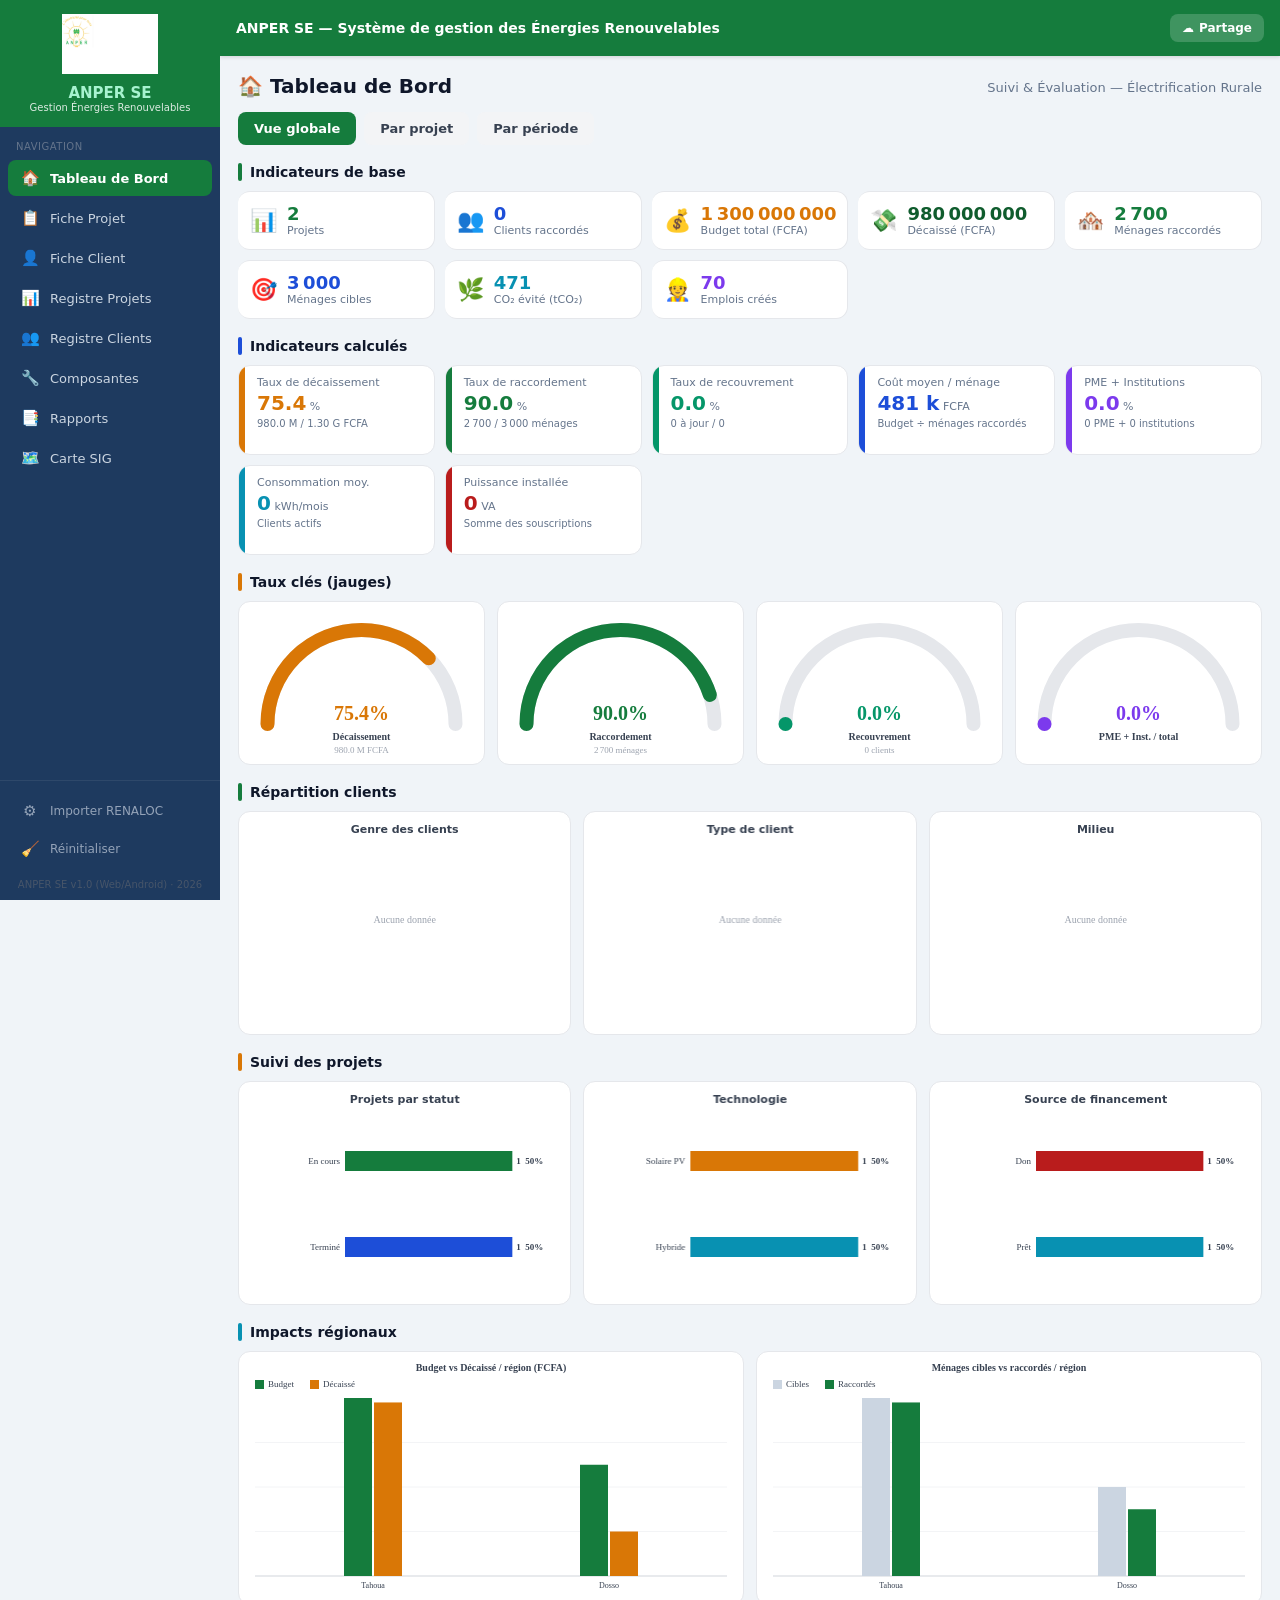
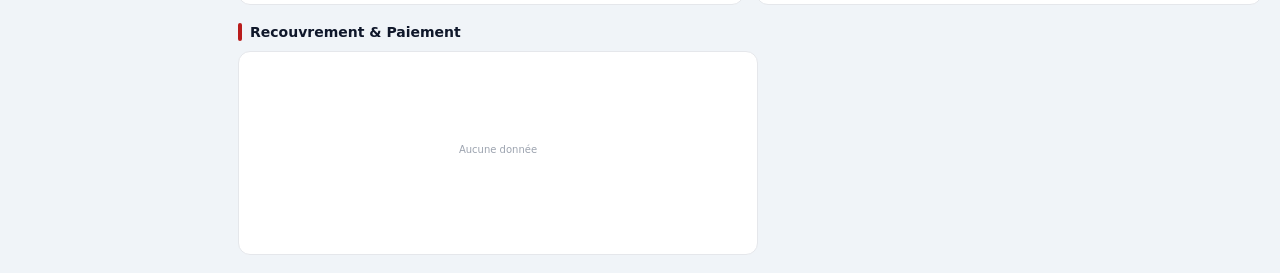
==== index.html @ 8bb2afe6 "Publication ANPER SE Web (PWA)" ====
<!doctype html>
<html lang="fr">
<head>
  <meta charset="utf-8">
  <meta name="viewport" content="width=device-width, initial-scale=1, viewport-fit=cover">
  <meta name="theme-color" content="#1E3A5F">
  <title>ANPER SE — Suivi & Évaluation</title>
  <link rel="manifest" href="manifest.webmanifest">
  <link rel="icon" href="icons/logo.png">
  <link rel="apple-touch-icon" href="icons/icon-192.png">
  <link rel="stylesheet" href="css/styles.css">
</head>
<body>
  <div id="scrim"></div>
  <aside id="sidebar"></aside>
  <div class="main">
    <header class="topbar">
      <button id="menu-btn" class="menu-btn" aria-label="Menu">☰</button>
      <div class="topbar-title">ANPER SE — Système de gestion des Énergies Renouvelables</div>
      <button id="cloud-btn" class="btn btn-install" title="Partage OneDrive">☁️ <span id="cloud-state">Hors-ligne</span></button>
      <button id="install-btn" class="btn btn-install" style="display:none">⬇ Installer l'app</button>
    </header>
    <main id="content" class="content"></main>
  </div>

  <script src="js/data.js"></script>
  <script src="js/ui.js"></script>
  <script src="js/db.js"></script>
  <script src="js/charts.js"></script>
  <script src="js/pages.js"></script>
  <script src="js/pages2.js"></script>
  <script src="js/sync.js"></script>
  <script src="js/app.js"></script>
</body>
</html>
---- css/styles.css ----
/* ANPER SE — feuille de style (web + Android PWA). */
:root{
  --primary:#157C3D; --primary-d:#0F5C2D; --info:#1D4ED8; --warning:#D97706; --danger:#B91C1C;
  --sidebar:#1E3A5F; --bg:#F0F4F8; --card:#FFFFFF; --text:#0F172A; --muted:#64748B;
  --gray100:#F3F4F6; --gray300:#D1D5DB; --line:#E5E7EB;
  --side-w:220px; --top-h:56px;
}
*{box-sizing:border-box}
html,body{margin:0;height:100%}
body{font-family:"Segoe UI",system-ui,-apple-system,Roboto,Arial,sans-serif;background:var(--bg);color:var(--text);
  -webkit-tap-highlight-color:transparent;}

/* ── Layout ─────────────────────────────────────────────────────────────────── */
#sidebar{position:fixed;top:0;left:0;width:var(--side-w);height:100%;background:var(--sidebar);
  color:#cbd5e1;display:flex;flex-direction:column;z-index:40;overflow-y:auto;}
.main{margin-left:var(--side-w);min-height:100%;display:flex;flex-direction:column;}
.topbar{position:sticky;top:0;height:var(--top-h);background:var(--primary);color:#fff;display:flex;align-items:center;
  gap:12px;padding:0 16px;z-index:30;box-shadow:0 1px 4px rgba(0,0,0,.15);}
.topbar-title{font-weight:600;font-size:14px;overflow:hidden;text-overflow:ellipsis;white-space:nowrap;flex:1}
.menu-btn{display:none;background:transparent;border:0;color:#fff;font-size:22px;cursor:pointer;padding:4px 8px}
.content{flex:1;padding:18px;max-width:1400px;width:100%}
#scrim{display:none;position:fixed;inset:0;background:rgba(0,0,0,.45);z-index:35}
#scrim.show{display:block}

/* ── Sidebar ────────────────────────────────────────────────────────────────── */
.brand{background:var(--primary);padding:14px 10px;text-align:center}
.brand-logo{width:96px;height:auto;max-height:64px;object-fit:contain;margin-bottom:6px}
.brand-name{color:#A7F3D0;font-weight:700;font-size:15px}
.brand-sub{color:#fff;font-size:10px;opacity:.85}
.nav-label{font-size:10px;color:#64748B;padding:14px 16px 6px;letter-spacing:.05em}
.nav-btn{display:flex;align-items:center;gap:10px;width:calc(100% - 16px);margin:2px 8px;padding:9px 12px;border:0;border-radius:8px;
  background:transparent;color:#cbd5e1;font-size:13px;text-align:left;cursor:pointer;font-family:inherit}
.nav-btn:hover{background:#1E293B}
.nav-btn.active{background:var(--primary);color:#fff;font-weight:600}
.nav-btn.small{font-size:12px;color:#94A3B8}
.nav-ico{font-size:15px;width:20px;text-align:center}
.nav-tools{margin-top:auto;padding-top:10px;border-top:1px solid rgba(255,255,255,.07)}
.version{font-size:10px;color:#475569;text-align:center;padding:10px}

/* ── Boutons ────────────────────────────────────────────────────────────────── */
.btn{border:0;border-radius:8px;padding:9px 16px;font-size:13px;font-weight:600;cursor:pointer;font-family:inherit;
  display:inline-flex;align-items:center;gap:6px}
.btn-primary{background:var(--primary);color:#fff}
.btn-primary:hover{background:var(--primary-d)}
.btn-ghost{background:var(--gray100);color:var(--text)}
.btn-danger{background:var(--danger);color:#fff}
.btn-install{background:rgba(255,255,255,.18);color:#fff;font-size:12px;padding:7px 12px}
.ico-btn{background:transparent;border:0;font-size:15px;cursor:pointer;padding:3px 5px;border-radius:6px}
.ico-btn:hover{background:var(--gray100)}

/* ── En-têtes de page ───────────────────────────────────────────────────────── */
.page{animation:fade .2s ease}
@keyframes fade{from{opacity:0;transform:translateY(4px)}to{opacity:1;transform:none}}
.page-head{display:flex;align-items:center;justify-content:space-between;gap:12px;flex-wrap:wrap;margin-bottom:14px}
.page-head h1{font-size:20px;margin:0}
.page-head .sub,.sub{color:var(--muted);font-size:13px;margin:2px 0 0}
.muted{color:var(--muted);font-size:13px}

/* ── Onglets ────────────────────────────────────────────────────────────────── */
.tabs{display:flex;gap:8px;margin-bottom:16px;flex-wrap:wrap}
.tab{background:var(--gray100);color:#374151;border:0;border-radius:8px;padding:9px 16px;font-size:13px;font-weight:600;cursor:pointer;font-family:inherit}
.tab.active{background:var(--primary);color:#fff}

/* ── Sections / cartes ──────────────────────────────────────────────────────── */
.sec-title{display:flex;align-items:center;gap:8px;font-weight:700;font-size:14px;margin:18px 0 10px}
.sec-bar{width:4px;height:18px;border-radius:2px;background:var(--primary)}
.card-info{background:var(--card);border:1px solid var(--line);border-radius:10px;padding:14px 16px;margin-bottom:12px}
.card-info h3{margin:0 0 4px}

.grid-stats{display:grid;grid-template-columns:repeat(auto-fill,minmax(170px,1fr));gap:10px}
.stat{background:var(--card);border:1px solid var(--line);border-radius:12px;padding:12px;display:flex;gap:10px;align-items:center;
  border-left:5px solid var(--c)}
.stat-ico{font-size:22px}
.stat-val{font-size:18px;font-weight:700;line-height:1.1}
.stat-lbl{font-size:11px;color:var(--muted)}

.grid-kpi{display:grid;grid-template-columns:repeat(auto-fill,minmax(195px,1fr));gap:10px}
.kpi{background:var(--card);border:1px solid var(--line);border-radius:12px;display:flex;overflow:hidden;min-height:90px}
.kpi-strip{width:6px;flex:none}
.kpi-body{padding:10px 12px}
.kpi-lbl{font-size:11px;color:var(--muted)}
.kpi-val{font-size:20px;font-weight:700;margin-top:2px}
.kpi-unit{font-size:11px;color:var(--muted);font-weight:400}
.kpi-sub{font-size:10px;color:var(--muted);margin-top:3px}

.grid-1{display:grid;grid-template-columns:minmax(0,520px);gap:12px}
.grid-2{display:grid;grid-template-columns:repeat(2,minmax(0,1fr));gap:12px}
.grid-3{display:grid;grid-template-columns:repeat(3,minmax(0,1fr));gap:12px}
.grid-4{display:grid;grid-template-columns:repeat(4,minmax(0,1fr));gap:12px}
.panel{background:var(--card);border:1px solid var(--line);border-radius:12px;padding:6px}
.chart{width:100%;display:block}

/* ── Formulaires ────────────────────────────────────────────────────────────── */
.form-head{display:flex;align-items:center;justify-content:space-between;background:var(--sidebar);color:#fff;
  border-radius:10px;padding:12px 16px;margin-bottom:12px;flex-wrap:wrap;gap:8px}
.form-head h1{font-size:17px;margin:0}
.id-badge{font-family:Consolas,monospace;font-size:12px;color:#A7F3D0}
.form-sec{background:#1E293B;color:#fff;border-radius:6px;padding:8px 14px;margin:12px 0 0;font-weight:600;font-size:13px}
.form-grid{background:var(--card);border:1px solid var(--gray100);border-radius:0 0 8px 8px;padding:14px;
  display:grid;grid-template-columns:repeat(auto-fill,minmax(220px,1fr));gap:12px}
.form-grid.one-col{grid-template-columns:1fr}
.field{display:flex;flex-direction:column;gap:4px;min-width:0}
.field-lbl{font-size:12px;color:#475569;font-weight:600}
.field-lbl .req{color:var(--danger)}
.field-in{border:1px solid var(--gray300);border-radius:8px;padding:8px 10px;font-size:13px;font-family:inherit;
  background:#fff;color:var(--text);width:100%}
.field-in:focus{outline:none;border-color:var(--primary);box-shadow:0 0 0 2px rgba(21,124,61,.15)}
textarea.field-in{resize:vertical}
.form-actions{display:flex;gap:8px;margin:16px 0;flex-wrap:wrap}

/* multi-select */
.ms-summary{border:1px solid var(--gray300);border-radius:8px;padding:8px 10px;font-size:13px;background:#fff;
  text-align:left;cursor:pointer;width:100%;color:#64748B;font-family:inherit;overflow:hidden;text-overflow:ellipsis;white-space:nowrap}
.ms-summary.has-val{color:var(--text);font-weight:600;border-color:var(--primary)}
.ms-panel{position:relative;z-index:5;border:1px solid var(--gray300);border-radius:8px;background:#fff;margin-top:4px;
  box-shadow:0 6px 20px rgba(0,0,0,.12)}
.ms-search{width:100%;border:0;border-bottom:1px solid var(--line);padding:8px 10px;font-size:13px;font-family:inherit;outline:none}
.ms-list{max-height:220px;overflow-y:auto;padding:4px}
.ms-opt{display:flex;align-items:center;gap:8px;padding:6px 8px;border-radius:6px;font-size:13px;cursor:pointer}
.ms-opt:hover{background:var(--gray100)}
.ms-empty{padding:10px;color:var(--muted);font-size:12px}

/* ── Tables ─────────────────────────────────────────────────────────────────── */
.toolbar{display:flex;gap:10px;flex-wrap:wrap;align-items:center;margin-bottom:12px}
.search{width:100%;max-width:480px;border:1px solid var(--gray300);border-radius:8px;padding:9px 12px;font-size:13px;font-family:inherit;margin-bottom:12px}
.table-wrap{overflow-x:auto;background:var(--card);border:1px solid var(--line);border-radius:12px}
.tbl{border-collapse:collapse;width:100%;font-size:13px;min-width:640px}
.tbl th{background:#F8FAFC;text-align:left;padding:10px 12px;font-size:11px;color:#475569;text-transform:uppercase;letter-spacing:.03em;border-bottom:1px solid var(--line);white-space:nowrap}
.tbl td{padding:9px 12px;border-bottom:1px solid var(--gray100)}
.tbl tr:hover td{background:#F8FAFC}
.row-actions{white-space:nowrap;text-align:right}
.chip{display:inline-block;padding:3px 9px;border-radius:999px;font-size:11px;font-weight:600;background:var(--gray100)}
.row-sel{display:flex;align-items:center;gap:10px;margin-bottom:14px;flex-wrap:wrap}

/* ── Rapports ───────────────────────────────────────────────────────────────── */
.grid-rep{display:grid;grid-template-columns:repeat(auto-fill,minmax(320px,1fr));gap:14px}
.rep-card{background:var(--card);border:1px solid var(--line);border-radius:12px;padding:16px;display:flex;gap:14px}
.rep-ico{font-size:30px}
.rep-card h3{margin:0 0 4px;font-size:15px}
.rep-btns{display:flex;gap:8px;margin-top:10px;flex-wrap:wrap}

.sig-map{width:100%;border-radius:8px;display:block}

/* ── Toasts / modale ────────────────────────────────────────────────────────── */
#toasts{position:fixed;bottom:18px;left:50%;transform:translateX(-50%);z-index:80;display:flex;flex-direction:column;gap:8px;align-items:center}
.toast{background:#0F172A;color:#fff;padding:10px 18px;border-radius:10px;font-size:13px;box-shadow:0 8px 24px rgba(0,0,0,.25);
  opacity:0;transform:translateY(10px);transition:.25s}
.toast.show{opacity:1;transform:none}
.toast-ok{background:#15803D}.toast-warn{background:#B45309}.toast-err{background:#B91C1C}.toast-info{background:#1E3A5F}
.overlay{position:fixed;inset:0;background:rgba(15,23,42,.5);z-index:60;display:flex;align-items:center;justify-content:center;padding:16px}
.modal{background:#fff;border-radius:14px;max-width:640px;width:100%;max-height:88vh;display:flex;flex-direction:column;box-shadow:0 20px 60px rgba(0,0,0,.3)}
.modal-head{display:flex;justify-content:space-between;align-items:center;padding:14px 18px;border-bottom:1px solid var(--line);font-weight:700}
.modal-x{background:transparent;border:0;font-size:18px;cursor:pointer;color:var(--muted)}
.modal-body{padding:16px 18px;overflow-y:auto}
.modal-foot{display:flex;justify-content:flex-end;gap:8px;padding:12px 18px;border-top:1px solid var(--line)}

/* ── Synchro OneDrive ───────────────────────────────────────────────────────── */
#cloud-btn{gap:5px}
#cloud-btn.cloud-on{background:rgba(255,255,255,.30)}
#cloud-btn.cloud-err{background:rgba(185,28,28,.55)}
.sync-modal{display:flex;flex-direction:column;gap:4px}
.sync-step{border-top:1px solid var(--line);padding:14px 0}
.sync-step:first-child{border-top:0;padding-top:0}
.sync-step h4{margin:0 0 6px;font-size:14px}
.sync-step .btn{margin-top:8px}
.sync-acc{font-size:13px;margin:4px 0 2px}
.sync-or{text-align:center;color:var(--muted);font-size:12px;margin:8px 0}
.sync-modal .field-in{width:100%}

/* ── Responsive (Android / mobile) ──────────────────────────────────────────── */
@media (max-width:860px){
  #sidebar{transform:translateX(-100%);transition:transform .25s ease}
  #sidebar.open{transform:none}
  .main{margin-left:0}
  .menu-btn{display:block}
  .grid-3,.grid-4{grid-template-columns:1fr}
  .grid-2{grid-template-columns:1fr}
  .content{padding:14px}
  .page-head h1{font-size:18px}
}
@media (max-width:560px){
  .grid-stats{grid-template-columns:repeat(auto-fill,minmax(150px,1fr))}
  .topbar-title{font-size:12px}
}
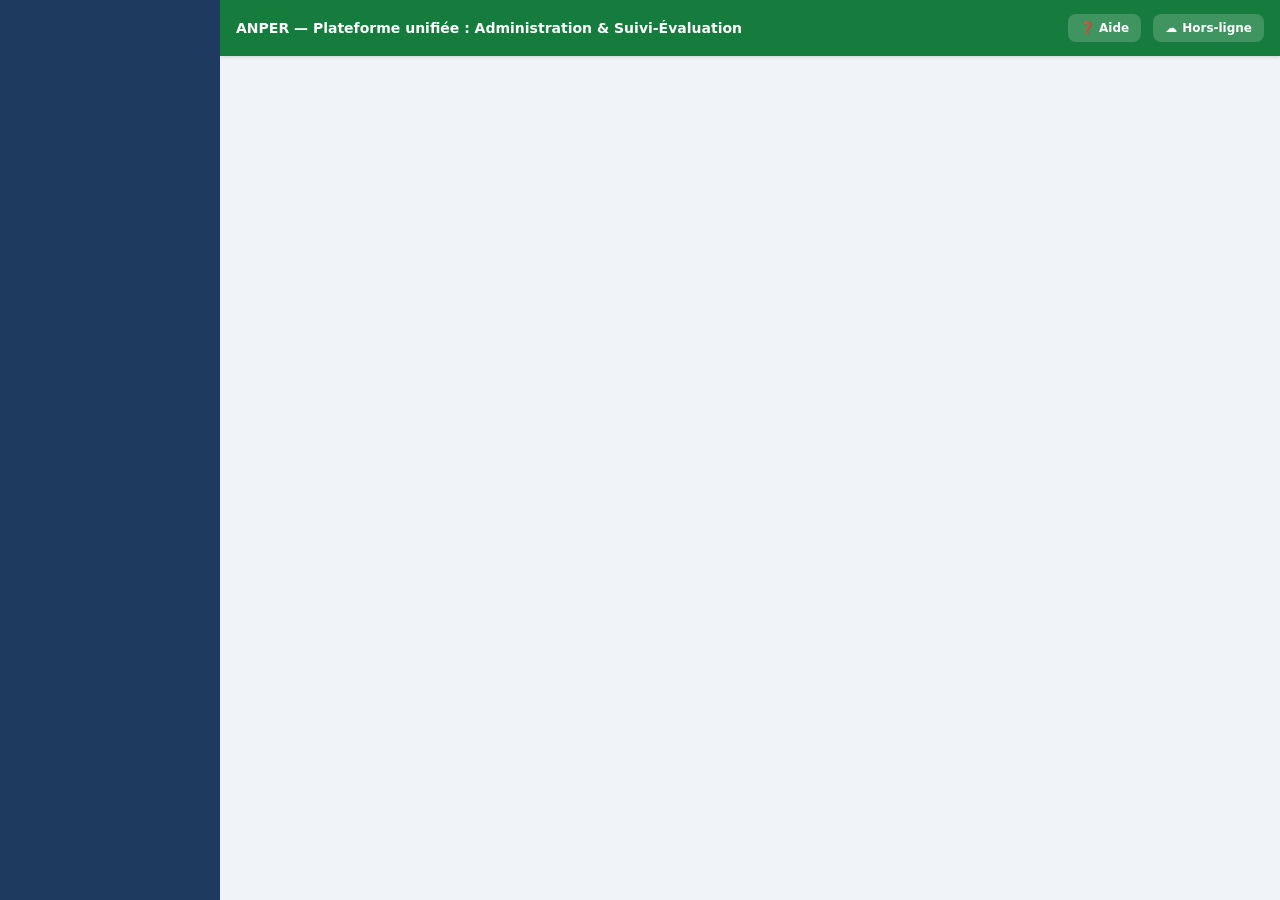
==== commit 84db4819: "Publication ANPER SE Web (PWA)" ====
--- a/index.html
+++ b/index.html
@@ -4,11 +4,13 @@
   <meta charset="utf-8">
   <meta name="viewport" content="width=device-width, initial-scale=1, viewport-fit=cover">
   <meta name="theme-color" content="#1E3A5F">
-  <title>ANPER SE — Suivi & Évaluation</title>
+  <title>ANPER — Plateforme unifiée (Administration & Suivi-Évaluation)</title>
   <link rel="manifest" href="manifest.webmanifest">
   <link rel="icon" href="icons/logo.png">
   <link rel="apple-touch-icon" href="icons/icon-192.png">
-  <link rel="stylesheet" href="css/styles.css">
+  <!-- ?v=96 : numero de version (a augmenter avec CACHE dans sw.js) pour que les navigateurs
+       rechargent les fichiers apres une mise a jour (le NAS n'envoie pas de consigne de cache) -->
+  <link rel="stylesheet" href="css/styles.css?v=96">
 </head>
 <body>
   <div id="scrim"></div>
@@ -16,20 +18,37 @@
   <div class="main">
     <header class="topbar">
       <button id="menu-btn" class="menu-btn" aria-label="Menu">☰</button>
-      <div class="topbar-title">ANPER SE — Système de gestion des Énergies Renouvelables</div>
+      <div class="topbar-title">ANPER — Plateforme unifiée : Administration & Suivi-Évaluation</div>
+      <button id="help-btn" class="btn btn-install" title="Aide / Didacticiel de cette page">❓ Aide</button>
       <button id="cloud-btn" class="btn btn-install" title="Partage OneDrive">☁️ <span id="cloud-state">Hors-ligne</span></button>
       <button id="install-btn" class="btn btn-install" style="display:none">⬇ Installer l'app</button>
     </header>
     <main id="content" class="content"></main>
   </div>
 
-  <script src="js/data.js"></script>
-  <script src="js/ui.js"></script>
-  <script src="js/db.js"></script>
-  <script src="js/charts.js"></script>
-  <script src="js/pages.js"></script>
-  <script src="js/pages2.js"></script>
-  <script src="js/sync.js"></script>
-  <script src="js/app.js"></script>
+  <script src="js/data.js?v=96"></script>
+  <script src="js/ui.js?v=96"></script>
+  <script src="js/db.js?v=96"></script>
+  <script src="js/charts.js?v=96"></script>
+  <script src="js/pages.js?v=96"></script>
+  <script src="js/pages2.js?v=96"></script>
+  <script src="js/admin.js?v=96"></script>
+  <script src="js/help.js?v=96"></script>
+  <script src="js/cloud.js?v=96"></script>
+  <script src="js/auth.js?v=96"></script>
+  <script src="js/chat.js?v=96"></script>
+  <script src="js/pointage.js?v=96"></script>
+  <script src="js/app.js?v=96"></script>
+  <script>
+    // Battement de coeur — UNIQUEMENT en local (lanceur Lancer_ANPER.bat) :
+    // permet a la fenetre du serveur local de se fermer quand on ferme l'onglet.
+    (function () {
+      var h = location.hostname;
+      if (['localhost', '127.0.0.1', '::1', '[::1]', ''].indexOf(h) === -1) return;
+      var ping = function () { fetch('/__ping?t=' + Date.now(), { cache: 'no-store' }).catch(function () {}); };
+      ping();
+      setInterval(ping, 3000);
+    })();
+  </script>
 </body>
 </html>
--- a/css/styles.css
+++ b/css/styles.css
@@ -26,8 +26,8 @@
 .brand{background:var(--primary);padding:14px 10px;text-align:center}
 .brand-logo{width:96px;height:auto;max-height:64px;object-fit:contain;margin-bottom:6px}
 .brand-name{color:#A7F3D0;font-weight:700;font-size:15px}
-.brand-sub{color:#fff;font-size:10px;opacity:.85}
-.nav-label{font-size:10px;color:#64748B;padding:14px 16px 6px;letter-spacing:.05em}
+.brand-sub{color:#DCE6F2;font-size:10px;opacity:.95}
+.nav-label{font-size:11px;color:#AEC1DA;font-weight:700;text-transform:uppercase;padding:14px 16px 6px;letter-spacing:.06em}
 .nav-btn{display:flex;align-items:center;gap:10px;width:calc(100% - 16px);margin:2px 8px;padding:9px 12px;border:0;border-radius:8px;
   background:transparent;color:#cbd5e1;font-size:13px;text-align:left;cursor:pointer;font-family:inherit}
 .nav-btn:hover{background:#1E293B}
@@ -35,7 +35,7 @@
 .nav-btn.small{font-size:12px;color:#94A3B8}
 .nav-ico{font-size:15px;width:20px;text-align:center}
 .nav-tools{margin-top:auto;padding-top:10px;border-top:1px solid rgba(255,255,255,.07)}
-.version{font-size:10px;color:#475569;text-align:center;padding:10px}
+.version{font-size:10px;color:#8497AE;text-align:center;padding:10px}
 
 /* ── Boutons ────────────────────────────────────────────────────────────────── */
 .btn{border:0;border-radius:8px;padding:9px 16px;font-size:13px;font-weight:600;cursor:pointer;font-family:inherit;
@@ -106,6 +106,7 @@
   background:#fff;color:var(--text);width:100%}
 .field-in:focus{outline:none;border-color:var(--primary);box-shadow:0 0 0 2px rgba(21,124,61,.15)}
 textarea.field-in{resize:vertical}
+.field-computed{background:var(--gray100);color:var(--muted);cursor:not-allowed}
 .form-actions{display:flex;gap:8px;margin:16px 0;flex-wrap:wrap}
 
 /* multi-select */
@@ -129,8 +130,37 @@
 .tbl td{padding:9px 12px;border-bottom:1px solid var(--gray100)}
 .tbl tr:hover td{background:#F8FAFC}
 .row-actions{white-space:nowrap;text-align:right}
+/* Colonnes 1-2 figées (Registre Projets) : ID puis Nom restent visibles au défilement horizontal */
+.tbl-freeze2 th:nth-child(-n+2),.tbl-freeze2 td:nth-child(-n+2){position:sticky;z-index:1;background:var(--card)}
+.tbl-freeze2 th:nth-child(-n+2){background:#F8FAFC;z-index:2}
+.tbl-freeze2 th:nth-child(1),.tbl-freeze2 td:nth-child(1){left:0;width:104px;min-width:104px;max-width:104px;white-space:nowrap}
+.tbl-freeze2 th:nth-child(2),.tbl-freeze2 td:nth-child(2){left:104px;min-width:240px;max-width:240px;box-shadow:inset -1px 0 0 var(--line)}
+.tbl-freeze2 tr:hover td:nth-child(-n+2){background:#F8FAFC}
+/* Tableau à hauteur d'écran : la barre de défilement horizontale reste visible en bas, l'en-tête reste en haut */
+.table-scroll{max-height:calc(100vh - 250px);overflow:auto}
+.table-scroll thead th{position:sticky;top:0;z-index:2}
+.table-scroll thead th:nth-child(-n+2){z-index:3}
+.table-scroll::-webkit-scrollbar{height:14px;width:12px}
+.table-scroll::-webkit-scrollbar-track{background:#EEF2F6;border-radius:8px}
+.table-scroll::-webkit-scrollbar-thumb{background:#94A3B8;border-radius:8px;border:3px solid #EEF2F6}
+.table-scroll::-webkit-scrollbar-thumb:hover{background:#64748B}
 .chip{display:inline-block;padding:3px 9px;border-radius:999px;font-size:11px;font-weight:600;background:var(--gray100)}
 .row-sel{display:flex;align-items:center;gap:10px;margin-bottom:14px;flex-wrap:wrap}
+
+/* ── Composantes & Activités : vue arborescente (C › A › SA) ─────────────────── */
+.comp-tree td{vertical-align:top}
+.comp-tree .comp-projhead td{background:#1E3A5F;color:#fff;font-weight:700;font-size:12.5px;letter-spacing:.02em;padding:8px 12px}
+.comp-tree tr:hover .comp-projhead td{background:#1E3A5F}
+.comp-tree .cl-C td{background:#EFF6FF;font-weight:700}
+.comp-tree .cl-C:hover td{background:#E0EDFF}
+.comp-tree .cl-A td{font-weight:600}
+.comp-tree .cl-A .comp-lib{color:#166534}
+.comp-tree .cl-SA .comp-lib{color:#475569}
+.comp-tree .comp-lib{border-left:2px solid transparent}
+.comp-tree .cl-C .comp-lib{border-left-color:#1D4ED8}
+.comp-tree .cl-A .comp-lib{border-left-color:#16A34A}
+.comp-tree .cl-SA .comp-lib{border-left-color:#E2E8F0}
+.comp-tree-b{color:#94A3B8;font-family:monospace;white-space:pre}
 
 /* ── Rapports ───────────────────────────────────────────────────────────────── */
 .grid-rep{display:grid;grid-template-columns:repeat(auto-fill,minmax(320px,1fr));gap:14px}
@@ -165,7 +195,8 @@
 .sync-step .btn{margin-top:8px}
 .sync-acc{font-size:13px;margin:4px 0 2px}
 .sync-or{text-align:center;color:var(--muted);font-size:12px;margin:8px 0}
-.sync-modal .field-in{width:100%}
+.sync-row{display:flex;gap:8px;margin-top:8px;flex-wrap:wrap}
+.sync-modal .field-in{width:100%;margin-top:6px}
 
 /* ── Responsive (Android / mobile) ──────────────────────────────────────────── */
 @media (max-width:860px){
@@ -182,3 +213,430 @@
   .grid-stats{grid-template-columns:repeat(auto-fill,minmax(150px,1fr))}
   .topbar-title{font-size:12px}
 }
+
+/* ===== Plateforme unifiée : login + domaine administratif ===== */
+body.pre-auth #sidebar, body.pre-auth .main { display:none !important; }
+#login{ position:fixed; inset:0; z-index:2000; display:flex; align-items:center; justify-content:center; padding:20px;
+  background:radial-gradient(1200px 600px at 70% -10%, #1E3A5F 0%, #0F172A 60%, #0A1020 100%); }
+.login-card{ width:100%; max-width:400px; background:#fff; border-radius:16px; box-shadow:0 24px 60px rgba(0,0,0,.35); overflow:hidden; }
+.login-head{ display:flex; align-items:center; gap:12px; padding:22px 24px; border-bottom:1px solid #EEF0F0; }
+.login-logo{ width:46px; height:46px; object-fit:contain; border-radius:8px; }
+.login-brand{ font-weight:800; font-size:20px; color:#0F172A; letter-spacing:.5px; }
+.login-sub{ font-size:11.5px; color:#64748B; }
+.login-body{ padding:20px 24px 26px; }
+.login-body h2{ font-size:15px; margin:0 0 14px; color:#0F172A; }
+.login-err{ color:#B91C1C; font-size:12.5px; margin-top:10px; min-height:16px; font-weight:600; }
+.btn-block{ width:100%; }
+.pw-wrap{ position:relative; }
+.pw-wrap .field-in{ width:100%; padding-right:40px; }
+.pw-eye{ position:absolute; right:6px; top:50%; transform:translateY(-50%); border:none; background:none; cursor:pointer; font-size:16px; line-height:1; padding:4px; }
+.req{ color:#B91C1C; }
+
+/* En-tête de page admin */
+.page-head{ display:flex; align-items:center; justify-content:space-between; gap:12px; margin-bottom:16px; flex-wrap:wrap; }
+.page-head h1{ margin:0; font-size:20px; color:#0F172A; }
+.page-crumb{ font-size:12.5px; color:#64748B; margin-top:2px; }
+
+/* Tableau admin */
+.adm-tablewrap{ background:#fff; border:1px solid #E5E9ED; border-radius:12px; overflow:auto; box-shadow:0 1px 2px rgba(15,23,42,.05); }
+.adm-table{ width:100%; border-collapse:collapse; font-size:13px; }
+.adm-table th{ text-align:left; padding:11px 14px; font-size:11px; text-transform:uppercase; letter-spacing:.4px; color:#64748B; background:#F8FAFB; border-bottom:1px solid #E5E9ED; white-space:nowrap; }
+.adm-table td{ padding:11px 14px; border-bottom:1px solid #F1F4F6; vertical-align:middle; color:#0F172A; }
+.adm-table tbody tr:last-child td{ border-bottom:none; }
+.adm-table tbody tr:hover{ background:#F8FAFB; }
+.adm-chip{ display:inline-block; padding:2px 9px; border-radius:20px; background:#E6F4EC; color:#157C3D; font-size:11.5px; font-weight:600; }
+.adm-empty{ padding:40px; text-align:center; color:#64748B; }
+.adm-actions{ display:flex; gap:6px; }
+.adm-ic{ border:none; background:#F1F4F6; border-radius:7px; width:30px; height:30px; cursor:pointer; font-size:14px; }
+.adm-ic:hover{ background:#E2E8F0; }
+.adm-ic.del:hover{ background:#FEE2E2; }
+.adm-form{ display:grid; grid-template-columns:1fr 1fr; gap:12px; }
+.adm-field{ display:flex; flex-direction:column; gap:4px; }
+.adm-field.full{ grid-column:1 / -1; }
+@media(max-width:600px){ .adm-form{ grid-template-columns:1fr; } }
+
+/* Pied : utilisateur connecté */
+.user-chip{ display:flex; align-items:center; gap:9px; padding:10px 12px; margin-top:8px; border-top:1px solid rgba(255,255,255,.08); }
+.user-av{ width:34px; height:34px; border-radius:8px; background:#157C3D; color:#fff; display:flex; align-items:center; justify-content:center; font-weight:700; flex:0 0 auto; }
+.user-meta{ min-width:0; flex:1; }
+.user-nm{ color:#fff; font-size:12.5px; font-weight:600; line-height:1.2; overflow:hidden; text-overflow:ellipsis; white-space:nowrap; }
+.user-rl{ color:#94A3B8; font-size:11px; }
+.user-ic{ border:none; background:rgba(255,255,255,.08); color:#cbd5e1; border-radius:7px; width:28px; height:28px; cursor:pointer; font-size:13px; flex:0 0 auto; }
+.user-ic:hover{ background:rgba(255,255,255,.18); color:#fff; }
+
+/* Tableau de bord RH (domaine admin) */
+.adm-kpis{ display:grid; grid-template-columns:repeat(auto-fit,minmax(150px,1fr)); gap:12px; margin-bottom:16px; }
+.adm-kpi{ background:#fff; border:1px solid #E5E9ED; border-radius:12px; padding:14px 16px; box-shadow:0 1px 2px rgba(15,23,42,.05); }
+.adm-kpi-v{ font-size:26px; font-weight:800; line-height:1; }
+.adm-kpi-l{ font-size:12.5px; color:#64748B; margin-top:5px; }
+.adm-kpi-s{ font-size:11.5px; color:#94A3B8; margin-top:4px; font-weight:600; }
+.adm-grid2{ display:grid; grid-template-columns:1fr 1fr; gap:14px; margin-bottom:14px; }
+@media(max-width:760px){ .adm-grid2{ grid-template-columns:1fr; } }
+.adm-grid3{ display:grid; grid-template-columns:1fr 1fr 1fr; gap:14px; margin-bottom:14px; }
+@media(max-width:980px){ .adm-grid3{ grid-template-columns:1fr 1fr; } }
+@media(max-width:600px){ .adm-grid3{ grid-template-columns:1fr; } }
+.adm-card{ background:#fff; border:1px solid #E5E9ED; border-radius:12px; box-shadow:0 1px 2px rgba(15,23,42,.05); }
+.adm-card-h{ padding:13px 16px; border-bottom:1px solid #F1F4F6; font-weight:700; font-size:14px; color:#0F172A; }
+.adm-card-b{ padding:14px 16px; }
+.adm-bar{ display:flex; align-items:center; gap:10px; margin-bottom:9px; }
+.adm-bar:last-child{ margin-bottom:0; }
+.adm-bar-nm{ width:140px; font-size:12px; color:#374151; text-align:right; flex:0 0 auto; }
+.adm-bar-tk{ flex:1; height:20px; background:#EEF2F4; border-radius:6px; overflow:hidden; }
+.adm-bar-fl{ height:100%; background:linear-gradient(90deg,#157C3D,#0F5C2D); border-radius:6px; min-width:2px; }
+.adm-bar-v{ width:30px; font-size:12px; font-weight:700; text-align:right; flex:0 0 auto; }
+.adm-li{ display:flex; align-items:flex-start; gap:10px; padding:9px 0; border-bottom:1px solid #F1F4F6; }
+.adm-li:last-child{ border-bottom:none; }
+.adm-dot{ width:9px; height:9px; border-radius:50%; margin-top:5px; flex:0 0 auto; }
+.adm-li-t{ font-size:13px; font-weight:600; color:#0F172A; }
+.adm-li-d{ font-size:12px; color:#64748B; }
+@media(max-width:760px){ .adm-bar-nm{ width:96px; } }
+
+/* Actes & décisions : document imprimable */
+.acte-overlay{ position:fixed; inset:0; z-index:1500; background:#e9edf1; display:flex; flex-direction:column; }
+.acte-bar{ background:#1E3A5F; padding:10px 14px; display:flex; gap:8px; }
+.acte-scroll{ flex:1; overflow:auto; padding:24px 12px 60px; display:flex; justify-content:center; align-items:flex-start; }
+#acte-print{ background:#fff; width:100%; max-width:760px; box-shadow:0 10px 40px rgba(0,0,0,.3); }
+.acte{ font-family:'Cambria','Times New Roman',Georgia,serif; color:#111; padding:48px 56px; font-size:15px; line-height:1.6; }
+.acte-org{ text-align:center; margin-bottom:6px; }
+.acte-l1{ font-weight:700; font-size:14px; letter-spacing:.4px; }
+.acte-l1b{ font-weight:700; font-size:14px; letter-spacing:.4px; margin-top:2px; }
+.acte-l2{ font-size:12.5px; color:#333; }
+.acte-logo{ height:70px; margin:8px auto 4px; display:block; }
+.acte-ref{ text-align:center; font-weight:700; text-decoration:underline; margin:22px 0 6px; }
+.acte-obj{ text-align:center; font-style:italic; margin-bottom:18px; }
+.acte-auth{ font-weight:700; margin:14px 0 8px; }
+.acte-visa{ list-style:none; margin:0 0 6px; padding:0; }
+.acte-visa li{ margin:3px 0; text-align:justify; }
+.acte-decide{ text-align:center; font-weight:700; letter-spacing:1px; margin:18px 0; }
+.acte-art{ text-align:justify; margin:10px 0; }
+.acte-sign{ margin-top:34px; display:flex; justify-content:space-between; align-items:flex-start; gap:20px; }
+.acte-sig{ text-align:center; min-width:210px; }
+.acte-line{ height:44px; }
+.acte-sig span{ font-size:11px; font-style:italic; color:#555; }
+.acte-signed{ height:44px; display:flex; align-items:center; justify-content:center; font-size:12px; font-weight:600; color:var(--primary); font-style:italic; }
+.acte-circ-t{ font-weight:700; margin:28px 0 6px; }
+.acte-circ{ width:100%; border-collapse:collapse; font-size:12.5px; }
+.acte-circ th,.acte-circ td{ border:1px solid #999; padding:7px 9px; text-align:left; }
+.acte-circ th{ background:#f0f0f0; font-size:11px; text-transform:uppercase; letter-spacing:.4px; }
+.acte-circ td:nth-child(3),.acte-circ td:nth-child(4){ height:30px; }
+.acte-amp{ margin-top:22px; font-size:12.5px; font-style:italic; color:#333; border-top:1px solid #ccc; padding-top:8px; }
+/* Patrimoine & Fiches d'inventaire */
+.adm-toolbar{ display:flex; flex-wrap:wrap; gap:10px; align-items:center; background:#fff; border:1px solid #E2E8F0; border-radius:10px; padding:12px 14px; margin-bottom:14px; }
+.adm-filterbar{ display:flex; gap:8px; align-items:center; margin-right:auto; }
+.adm-filterbar .field-lbl{ margin:0; white-space:nowrap; }
+.inv-summary{ margin-top:4px; }
+#acte-print.inv-doc{ max-width:1050px; }
+.inv-title{ text-align:center; font-weight:700; font-size:17px; letter-spacing:.6px; text-decoration:underline; margin:20px 0 4px; }
+.inv-sub{ text-align:center; font-weight:700; font-size:14px; margin-bottom:4px; }
+.inv-meta{ text-align:center; font-size:12.5px; color:#333; margin-bottom:16px; }
+.inv-h3{ font-size:13.5px; margin:20px 0 6px; color:#0F5C2D; border-bottom:2px solid #157C3D; padding-bottom:3px; }
+.inv-tbl{ width:100%; border-collapse:collapse; font-size:12px; margin-bottom:6px; }
+.inv-tbl th,.inv-tbl td{ border:1px solid #999; padding:5px 7px; text-align:left; vertical-align:top; }
+.inv-tbl th{ background:#f0f0f0; font-size:10.5px; text-transform:uppercase; letter-spacing:.3px; }
+.inv-tbl tr.inv-tot td{ background:#f6faf7; }
+.inv-empty{ text-align:center; font-style:italic; color:#555; margin:30px 0; }
+.inv-sign{ margin-top:34px; display:flex; justify-content:space-between; gap:30px; font-size:12.5px; text-align:center; }
+.saisie-tbl td{ height:26px; }
+.inv-legend{ font-size:11px; color:#444; margin:10px 0 4px; }
+.frl-tbl{ width:100%; border-collapse:collapse; font-size:12.5px; margin-top:8px; }
+.frl-tbl td{ border:1px solid #999; padding:6px 10px; vertical-align:top; }
+.frl-l{ width:40%; background:#f6f8fa; font-weight:600; }
+.frl-sect{ background:#1E3A5F; color:#fff; font-weight:700; font-size:11.5px; text-transform:uppercase; letter-spacing:.4px; }
+.frl-obs{ height:64px; }
+.frl-blank{ display:inline-block; min-width:180px; border-bottom:1px dotted #888; height:14px; }
+@media print {
+  body * { visibility:hidden !important; }
+  #acte-overlay, #acte-overlay * { visibility:visible !important; }
+  #acte-overlay{ position:absolute; inset:0; background:#fff; }
+  .acte-bar, .no-print{ display:none !important; }
+  .acte-scroll{ padding:0 !important; overflow:visible !important; display:block !important; }
+  #acte-print{ box-shadow:none !important; max-width:100% !important; width:100% !important; }
+  .acte{ padding:0 !important; }
+  .acte-logo,.acte-circ th,.inv-tbl th,.inv-tbl tr.inv-tot td,.frl-sect,.frl-l{ -webkit-print-color-adjust:exact; print-color-adjust:exact; }
+  @page{ margin:2cm; }
+}
+
+/* Circuit de visa éditable (modale) */
+.btn-sm{ padding:5px 10px !important; font-size:12.5px !important; }
+.circ-body{ display:flex; flex-direction:column; gap:10px; }
+.circ-step{ border:1px solid #E5E9ED; border-left:3px solid #9CA3AF; border-radius:9px; padding:11px 12px; background:#fff; }
+.circ-step.done{ border-left-color:#157C3D; background:#F6FBF7; }
+.circ-h{ display:flex; align-items:center; gap:8px; margin-bottom:8px; }
+.circ-n{ width:22px; height:22px; border-radius:50%; background:#1E3A5F; color:#fff; font-size:12px; font-weight:700; display:flex; align-items:center; justify-content:center; flex:0 0 auto; }
+.circ-h b{ font-size:13.5px; }
+.circ-act{ margin-left:auto; font-size:11.5px; font-weight:700; color:#1D4ED8; background:#DBEAFE; padding:2px 9px; border-radius:20px; }
+.circ-ctrl{ display:grid; grid-template-columns:1fr 150px; gap:7px; margin-bottom:8px; }
+.circ-ctrl .field-in{ width:100%; }
+.circ-dest{ border:1px dashed #CBD5E1; border-radius:8px; padding:8px 10px; margin-bottom:8px; background:#F8FAFC; }
+.circ-dest-t{ font-size:12.5px; font-weight:600; color:#374151; margin-bottom:4px; }
+.circ-meta{ font-size:12px; color:#64748B; margin-bottom:8px; }
+.circ-step.done .circ-meta{ color:#157C3D; font-weight:600; }
+.circ-actions{ display:flex; gap:6px; flex-wrap:wrap; align-items:center; }
+.circ-foot{ display:flex; gap:8px; flex-wrap:wrap; padding-top:4px; }
+@media(max-width:560px){ .circ-ctrl{ grid-template-columns:1fr; } }
+
+/* Pièces jointes & photos (modules Archives / Assurés) */
+.adm-filechip{ display:inline-flex; align-items:center; gap:5px; padding:4px 9px; border:1px solid #CBD5E1; border-radius:7px; background:#fff; color:#1E3A5F; font-size:12px; font-weight:600; cursor:pointer; max-width:220px; }
+.adm-filechip:hover{ background:#EFF6FF; border-color:#1D4ED8; }
+.adm-filechip span{ overflow:hidden; text-overflow:ellipsis; white-space:nowrap; }
+.adm-thumb{ width:38px; height:46px; object-fit:cover; border-radius:5px; border:1px solid #E5E9ED; background:#EEF2F4; display:block; }
+.adm-noimg{ color:#9CA3AF; }
+.adm-hint{ font-size:11.5px; color:#64748B; margin-top:5px; }
+
+/* Ayants droit (sous-fiches des assurés) */
+.ay-wrap{ display:flex; flex-direction:column; gap:8px; }
+.ay-rows{ display:flex; flex-direction:column; gap:8px; }
+.ay-row{ display:flex; gap:10px; align-items:flex-start; border:1px solid #E5E9ED; border-radius:9px; padding:10px; background:#fff; }
+.ay-photo{ width:52px; height:64px; border:1px solid #E5E9ED; border-radius:6px; overflow:hidden; background:#EEF2F4; flex:0 0 auto; display:flex; align-items:center; justify-content:center; }
+.ay-photo img{ width:100%; height:100%; object-fit:cover; }
+.ay-noimg{ font-size:9px; color:#9CA3AF; }
+.ay-fields{ flex:1; display:grid; grid-template-columns:1fr 1fr; gap:6px; min-width:0; }
+.ay-file{ font-size:11px; grid-column:1/-1; }
+@media(max-width:560px){ .ay-fields{ grid-template-columns:1fr; } }
+
+/* Gestion des utilisateurs — périmètre */
+.perm-box{ max-height:200px; overflow:auto; border:1px solid #E5E9ED; border-radius:8px; padding:8px; margin-top:4px; }
+.perm-item{ display:flex; align-items:center; gap:8px; padding:5px 6px; font-size:13px; border-radius:6px; cursor:pointer; }
+.perm-item:hover{ background:#F1F4F6; }
+.perm-item input{ width:16px; height:16px; flex:0 0 auto; }
+
+/* En-tête officiel à deux colonnes + fiche de transmission */
+.acte-lh{ display:flex !important; flex-direction:row !important; flex-wrap:nowrap; justify-content:space-between; gap:16px; align-items:flex-start; }
+.acte-lh-l{ text-align:center; flex:0 0 40%; }
+.acte-lh-r{ text-align:center; flex:1 1 auto; min-width:0; }
+.acte-lh-l .acte-logo{ max-width:100%; height:64px; }
+.acte-hr{ border:0; border-top:1.5px solid #333; margin:8px 0 16px; }
+.ft-grid{ display:flex; gap:12px; align-items:flex-start; margin-top:10px; }
+.ft-col{ flex:1; }
+.ft-tbl{ width:100%; border-collapse:collapse; font-size:11.5px; }
+.ft-tbl th,.ft-tbl td{ border:1px solid #666; padding:3px 6px; }
+.ft-tbl th{ background:#ececec; }
+.ft-chk{ text-align:center; width:40px; }
+.ft-urg{ display:flex; gap:20px; margin:14px 0; align-items:center; font-weight:700; }
+.ft-box{ display:inline-block; width:50px; height:20px; border:1px solid #333; vertical-align:middle; margin-left:6px; }
+
+/* ── Carte SIG (Leaflet) ───────────────────────────────────────────────── */
+.page-head .sig-count{ margin-left:10px; font-size:13px; color:#475569; font-weight:600; }
+.sig-wrap{ display:flex; gap:14px; align-items:stretch; }
+.sig-side{ width:290px; flex:0 0 290px; padding:14px; }
+.sig-side h3{ font-size:15px; color:#0F172A; }
+.sig-side .field{ margin-bottom:10px; }
+.sig-side .field label{ display:block; font-size:12px; color:#475569; margin-bottom:4px; font-weight:600; }
+.sig-select{ width:100%; padding:8px 10px; border:1px solid #CBD5E1; border-radius:8px; background:#fff; font-size:13px; color:#0F172A; }
+.sig-btn{ width:100%; justify-content:center; }
+.sig-mapbox{ position:relative; flex:1; min-height:600px; border-radius:12px; overflow:hidden; border:1px solid #CBD5E1; background:#EAF2FB; }
+#sigmap{ position:absolute; inset:0; height:100%; width:100%; }
+.sig-legend{ position:absolute; bottom:16px; right:12px; background:#fff; padding:10px 14px;
+  border-radius:10px; border:1px solid #ddd; font-size:12px; z-index:1000; box-shadow:0 3px 10px rgba(0,0,0,.18); }
+.sig-legend .dot{ display:inline-block; width:12px; height:12px; border-radius:50%; margin-right:7px;
+  vertical-align:middle; border:2px solid #fff; box-shadow:0 0 0 1px #ccc; }
+.sig-empty{ display:flex; align-items:center; justify-content:center; height:100%; color:#64748b; text-align:center; padding:20px; }
+@media(max-width:820px){ .sig-wrap{ flex-direction:column; } .sig-side{ width:auto; flex:none; } .sig-mapbox{ min-height:460px; } }
+
+/* Actes collectifs : liste des bénéficiaires */
+.acte-benef{ margin:6px 0 12px 26px; }
+.acte-benef li{ margin:3px 0; }
+
+/* Congés : barre année + actions */
+.conges-bar{ display:flex; gap:10px; align-items:center; flex-wrap:wrap; margin:6px 0 16px; }
+.conges-bar .field-lbl{ align-self:center; }
+
+/* ── Ordre de mission = Feuille de déplacement (format officiel, paysage) ────── */
+#acte-print.omfd{ max-width:1180px; background:transparent; box-shadow:none; }
+.fd{ font-family:'Cambria','Times New Roman',Georgia,serif; color:#111; font-size:11.5px; line-height:1.35; padding:0; }
+.fd-hd{ display:flex; border-bottom:1.5px solid #111; }
+.fd-hd-l,.fd-hd-r{ width:28%; padding:8px 10px; text-align:center; }
+.fd-hd-l{ border-right:1px solid #111; }
+.fd-hd-r{ border-left:1px solid #111; position:relative; }
+.fd-hd-c{ flex:1; padding:8px 10px; text-align:center; }
+.fd-omno{ font-weight:700; }
+.fd-ftitle{ font-size:16px; font-weight:700; letter-spacing:1px; margin:6px 0; text-decoration:underline; }
+.fd-inout{ font-size:11px; }
+.fd-sigtit{ display:block; font-size:9.5px; font-style:italic; margin-top:6px; }
+.fd-body{ display:flex; }
+.fd-notes{ width:26%; padding:8px 10px; border-right:1px solid #111; font-size:9.5px; text-align:justify; }
+.fd-notes p{ margin:0 0 6px; }
+.fd-copies{ margin-top:10px; font-size:9px; border-top:1px solid #999; padding-top:6px; }
+.fd-mission{ width:37%; padding:8px 10px; border-right:1px solid #111; }
+.fd-mtitle{ text-align:center; font-weight:700; font-size:11px; margin-bottom:6px; }
+.fd-mtbl{ width:100%; border-collapse:collapse; }
+.fd-mtbl td{ border:1px solid #999; padding:4px 6px; vertical-align:top; }
+.fd-mtbl .fd-l{ width:44%; font-weight:600; background:#f6f6f6; }
+.fd-mtbl .fd-v{ min-height:16px; }
+.fd-present{ text-align:center; margin-top:12px; font-size:10.5px; }
+.fd-present-s{ margin-top:8px; }
+.fd-present-n{ margin-top:26px; }
+.fd-cachet{ font-style:italic; color:#555; font-size:9.5px; }
+.fd-tres{ flex:1; padding:8px 10px; }
+.fd-visas{ display:flex; justify-content:space-between; border:1px solid #111; }
+.fd-visas span{ flex:1; text-align:center; padding:14px 4px 4px; border-right:1px solid #999; font-size:9.5px; }
+.fd-visas span:last-child{ border-right:0; }
+.fd-blk{ border:1px solid #111; border-top:0; }
+.fd-blk-h{ background:#eee; font-weight:700; text-align:center; font-size:10px; padding:2px; border-bottom:1px solid #111; }
+.fd-line{ font-size:9.5px; padding:3px 6px; border-bottom:1px solid #ccc; }
+.fd-itbl{ width:100%; border-collapse:collapse; }
+.fd-itbl th,.fd-itbl td{ border:1px solid #999; padding:2px 4px; font-size:9px; text-align:center; height:15px; }
+.fd-itbl th{ background:#f6f6f6; }
+.fd-net{ border:1px solid #111; border-top:0; padding:5px 6px; font-size:10px; }
+.fd-fnote{ font-size:8.5px; font-style:italic; padding:5px 2px; text-align:justify; color:#333; }
+.fd-cf{ border:1px solid #111; padding:6px; font-size:9.5px; }
+.fd-break{ page-break-before:always; }
+@media print{ @page{ size:A4 landscape; margin:8mm; } #acte-print.omfd{ max-width:100% !important; } }
+
+/* Feuille de déplacement : cellules à saisie directe */
+.fd-in{ display:inline-block; min-width:24px; outline:none; cursor:text; }
+.fd-in:focus{ background:#eafcf1; box-shadow:inset 0 -1.5px 0 #157C3D; }
+.fd-in:empty::before{ content:'…………'; color:#c2c9d2; }
+.fd-mtbl .fd-v .fd-in{ min-width:60%; }
+@media print{ .fd-in:focus{ background:none; box-shadow:none; } .fd-in:empty::before{ content:''; } }
+
+/* Feuille de déplacement : drapeau + pagination 2 pages (recto-verso étranger) */
+.fd-flag{ height:26px; width:auto; display:block; margin:0 auto 4px; border:1px solid #ccc; }
+.fd-pgn{ font-size:9px; font-style:italic; color:#666; }
+.fd-page{ background:#fff; border:1.5px solid #111; box-shadow:0 6px 20px rgba(0,0,0,.18); }
+#acte-print.omfd-2p .fd-page + .fd-page{ margin-top:34px; }
+.fd-body-recto{ display:flex; }
+.fd-body-recto .fd-mission{ flex:1; width:auto; border-right:0; }
+.fd-body-verso{ display:block; padding:10px 12px; }
+.fd-tres-2col{ display:flex; gap:14px; align-items:flex-start; }
+.fd-tres-2col .fd-tcol{ flex:1; min-width:0; }
+.fd-body-verso .fd-visas,.fd-body-verso .fd-blk,.fd-body-verso .fd-net,.fd-body-verso .fd-cf{ margin-bottom:0; }
+@media print{
+  @page{ size:A4 landscape; margin:8mm; }
+  #acte-print.omfd, #acte-print.omfd-2p{ max-width:100% !important; }
+  .fd-break{ page-break-before:always; }
+  .fd-page{ break-inside:avoid; box-shadow:none !important; margin-top:0 !important; border:1.5px solid #111; }
+}
+
+/* Aide contextuelle */
+.help-body{ max-width:640px; }
+.help-audio{ background:#F0F4F8; border:1px solid var(--line); border-radius:10px; padding:10px 12px; margin-bottom:12px; }
+.help-audio audio{ display:block; width:100%; }
+.help-audio-note{ font-size:12px; color:var(--muted); margin-top:6px; }
+.help-text{ font-size:14px; line-height:1.6; color:#0F172A; }
+.help-text p{ margin:0 0 8px; }
+#help-btn{ background:rgba(255,255,255,.18); color:#fff; }
+
+/* Ordre de mission : sélecteur d'agent inline dans la case Nom – Prénom */
+.fd-agentsel{ display:block; width:100%; max-width:340px; margin-bottom:4px; font-size:11px; padding:3px 6px; border:1px solid #157C3D; border-radius:6px; background:#f2fbf5; color:#0F172A; font-family:inherit; }
+
+/* Feuille de déplacement : champs automatisés (date, combo, durée calculée) */
+.fd-date, .fd-combo{ border:0; background:transparent; font-family:inherit; font-size:inherit; color:inherit; padding:1px 3px; width:100%; outline:none; }
+.fd-date{ max-width:160px; }
+.fd-date:focus, .fd-combo:focus{ background:#eafcf1; box-shadow:inset 0 -1.5px 0 #157C3D; }
+.fd-date::-webkit-calendar-picker-indicator{ opacity:.45; cursor:pointer; }
+.fd-duree{ color:#157C3D; font-weight:600; }
+.fd-duree:empty::before{ content:'…'; color:#c2c9d2; font-weight:400; }
+@media print{
+  .fd-date::-webkit-calendar-picker-indicator{ display:none !important; }
+  .fd-date, .fd-combo{ box-shadow:none !important; background:none !important; }
+  .fd-duree{ color:#111 !important; font-weight:400 !important; }
+}
+
+/* ── Messagerie interne (chat + appels) ───────────────────────────────── */
+.chat-layout{ display:flex; gap:14px; align-items:stretch; height:calc(100vh - 190px); min-height:420px; }
+.chat-contacts{ width:260px; flex:0 0 260px; background:var(--card); border:1px solid var(--line); border-radius:12px; overflow-y:auto; padding:6px; }
+.chat-contacts-title{ font-size:11px; color:var(--muted); font-weight:700; text-transform:uppercase; letter-spacing:.05em; padding:8px 10px 6px; }
+.chat-contact{ display:flex; align-items:center; gap:9px; width:100%; padding:9px 10px; border:0; border-radius:9px; background:transparent;
+  text-align:left; cursor:pointer; font-family:inherit; font-size:13px; color:var(--text); }
+.chat-contact:hover{ background:var(--gray100); }
+.chat-contact.active{ background:var(--primary); color:#fff; }
+.chat-contact.active .chat-contact-name{ color:#fff; }
+.chat-dot{ width:9px; height:9px; border-radius:50%; background:#CBD5E1; flex:0 0 9px; }
+.chat-dot.on{ background:#22C55E; box-shadow:0 0 0 2px rgba(34,197,94,.25); }
+.chat-contact-body{ flex:1; display:flex; flex-direction:column; overflow:hidden; }
+.chat-contact-name{ font-weight:600; color:var(--text); white-space:nowrap; overflow:hidden; text-overflow:ellipsis; }
+.chat-badge-count{ background:var(--danger); color:#fff; font-size:11px; font-weight:700; border-radius:10px; padding:1px 7px; min-width:18px; text-align:center; }
+.chat-nav-badge{ margin-left:auto; background:var(--danger); color:#fff; font-size:10.5px; font-weight:700; border-radius:9px; padding:1px 6px; }
+.chat-conv{ flex:1; display:flex; flex-direction:column; background:var(--card); border:1px solid var(--line); border-radius:12px; overflow:hidden; }
+.chat-empty{ display:flex; align-items:center; justify-content:center; height:100%; color:var(--muted); font-size:13.5px; text-align:center; padding:20px; }
+.chat-conv-head{ display:flex; align-items:center; justify-content:space-between; padding:12px 16px; border-bottom:1px solid var(--line); }
+.chat-conv-name{ font-weight:700; font-size:14.5px; }
+.chat-conv-status{ font-size:12px; color:var(--muted); }
+.chat-conv-status.on{ color:#16A34A; }
+.chat-conv-actions{ display:flex; gap:6px; }
+.chat-conv-actions .ico-btn{ font-size:18px; }
+.chat-msgs{ flex:1; overflow-y:auto; padding:14px 16px; display:flex; flex-direction:column; gap:4px; }
+.chat-empty-conv{ margin:auto; color:var(--muted); font-size:13.5px; }
+.chat-day{ align-self:center; font-size:11px; color:var(--muted); background:var(--gray100); border-radius:8px; padding:2px 10px; margin:8px 0; }
+.chat-bubble{ align-self:flex-start; max-width:70%; background:var(--gray100); border-radius:12px 12px 12px 3px; padding:8px 12px; margin:2px 0; }
+.chat-bubble.mine{ align-self:flex-end; background:var(--primary); color:#fff; border-radius:12px 12px 3px 12px; }
+.chat-bubble-text{ font-size:13.5px; white-space:pre-wrap; word-break:break-word; }
+.chat-bubble-time{ font-size:10.5px; opacity:.65; margin-top:3px; text-align:right; }
+.chat-input-row{ display:flex; gap:8px; padding:10px 12px; border-top:1px solid var(--line); }
+.chat-input{ flex:1; resize:none; border:1px solid var(--gray300); border-radius:10px; padding:9px 12px; font-family:inherit; font-size:13.5px; max-height:110px; }
+.chat-input:focus{ outline:none; border-color:var(--primary); }
+@media(max-width:820px){ .chat-layout{ flex-direction:column; height:auto; } .chat-contacts{ width:auto; flex:none; max-height:180px; } .chat-conv{ min-height:480px; } }
+
+/* Appel entrant */
+.call-incoming{ position:fixed; inset:0; z-index:2100; background:rgba(15,23,42,.92); color:#fff;
+  display:flex; flex-direction:column; align-items:center; justify-content:center; gap:10px; text-align:center; padding:20px; }
+.call-incoming-ava{ width:84px; height:84px; border-radius:50%; background:var(--primary); display:flex; align-items:center; justify-content:center;
+  font-size:34px; font-weight:700; animation:callpulse 1.4s ease-in-out infinite; }
+@keyframes callpulse{ 0%,100%{ box-shadow:0 0 0 0 rgba(21,124,61,.55); } 50%{ box-shadow:0 0 0 16px rgba(21,124,61,0); } }
+.call-incoming-name{ font-size:20px; font-weight:700; margin-top:6px; }
+.call-incoming-sub{ color:#CBD5E1; font-size:14px; }
+.call-incoming-actions{ display:flex; gap:16px; margin-top:18px; }
+.call-incoming-actions .btn{ padding:12px 26px; font-size:14px; border-radius:30px; }
+
+/* Appel en cours */
+.call-panel{ position:fixed; right:18px; bottom:18px; z-index:2050; width:320px; background:#0F172A; color:#fff; border-radius:14px;
+  overflow:hidden; box-shadow:0 16px 40px rgba(0,0,0,.4); }
+.call-panel-head{ display:flex; align-items:center; gap:10px; padding:12px 14px; }
+.call-panel-ava{ width:34px; height:34px; border-radius:50%; background:var(--primary); display:flex; align-items:center; justify-content:center; font-weight:700; flex:0 0 34px; }
+.call-panel-name{ font-weight:700; font-size:13.5px; }
+.call-panel-status{ font-size:12px; color:#94A3B8; }
+.call-videos{ position:relative; background:#000; aspect-ratio:16/10; }
+.call-videos.audio-only{ display:none; }
+#call-remote-video{ width:100%; height:100%; object-fit:cover; display:block; }
+#call-local-video{ position:absolute; right:8px; bottom:8px; width:84px; height:60px; object-fit:cover; border-radius:8px; border:2px solid rgba(255,255,255,.6); }
+.call-panel-actions{ display:flex; align-items:center; justify-content:center; gap:10px; padding:12px; }
+.call-btn{ background:rgba(255,255,255,.12); color:#fff; font-size:17px; border-radius:50%; width:38px; height:38px; padding:0; display:flex; align-items:center; justify-content:center; }
+
+/* ── Pointage (badgeuse plein écran) ──────────────────────────────────── */
+.chip-warn{ background:#FEF3C7; color:#92400E; }
+.kiosk-page{ display:flex; align-items:flex-start; justify-content:center; min-height:calc(100vh - 130px); padding-top:24px; }
+.kiosk-wrap{ width:100%; max-width:460px; }
+.kiosk-wrap:has(.kiosk-card-wide){ max-width:640px; }
+.kiosk-head{ text-align:center; margin-bottom:18px; }
+.kiosk-title{ font-size:22px; font-weight:800; color:var(--primary); }
+.kiosk-clock{ font-size:14px; color:var(--muted); margin-top:4px; text-transform:capitalize; }
+.kiosk-stage{ display:flex; justify-content:center; }
+.kiosk-card{ width:100%; background:#fff; border:1px solid var(--line); border-radius:16px; padding:26px 24px; box-shadow:0 4px 18px rgba(15,23,42,.08); display:flex; flex-direction:column; align-items:center; gap:12px; }
+.kiosk-lbl{ font-size:14.5px; font-weight:600; color:var(--text); text-align:center; }
+.kiosk-input{ width:100%; box-sizing:border-box; font-size:24px; text-align:center; letter-spacing:.06em; padding:12px; border:2px solid var(--gray300); border-radius:12px; font-family:inherit; }
+.kiosk-input:focus{ outline:none; border-color:var(--primary); }
+.kiosk-pad{ display:grid; grid-template-columns:repeat(3,1fr); gap:8px; width:100%; }
+.kiosk-key{ font-size:20px; font-weight:700; padding:14px 0; border:1px solid var(--gray300); border-radius:10px; background:var(--gray100); cursor:pointer; }
+.kiosk-key:active{ background:var(--gray300); }
+.kiosk-key-ok{ background:var(--primary); color:#fff; border-color:var(--primary); }
+.kiosk-key-back{ background:#fff; }
+.kiosk-msg{ min-height:18px; font-size:13px; text-align:center; }
+.kiosk-msg.err{ color:var(--danger); font-weight:600; }
+.kiosk-ava{ width:56px; height:56px; border-radius:50%; background:var(--primary); color:#fff; display:flex; align-items:center; justify-content:center; font-size:22px; font-weight:800; }
+.kiosk-name{ font-size:17px; font-weight:700; text-align:center; }
+.kiosk-done .kiosk-check{ font-size:52px; color:#16A34A; line-height:1; }
+.kiosk-action{ font-size:15px; font-weight:600; text-align:center; }
+.kiosk-flag{ font-size:13px; font-weight:700; padding:4px 12px; border-radius:999px; }
+.kiosk-flag.late{ background:#FEF3C7; color:#92400E; }
+.kiosk-flag.early{ background:#FFE4E6; color:#9F1239; }
+.kiosk-pad-alpha{ display:grid; grid-template-columns:repeat(10,1fr); gap:6px; width:100%; }
+.kiosk-pad-alpha .kiosk-key{ font-size:15px; padding:10px 0; }
+.kiosk-pad-actions{ display:grid; grid-template-columns:1fr 1fr; gap:8px; width:100%; margin-top:8px; }
+.kiosk-pad-actions .kiosk-key{ font-size:15px; padding:12px 0; }
+@media(max-width:560px){ .kiosk-pad-alpha{ grid-template-columns:repeat(5,1fr); } }
+.call-btn.off{ background:var(--danger); }
+
+/* Appel de groupe (vidéoconférence, grille de tuiles) */
+.call-panel-group{ width:520px; max-width:calc(100vw - 36px); }
+.call-grid{ display:grid; grid-template-columns:repeat(auto-fit, minmax(140px, 1fr)); gap:6px; padding:8px; background:#000; max-height:56vh; overflow-y:auto; }
+.call-tile{ position:relative; background:#1E293B; border-radius:8px; overflow:hidden; aspect-ratio:4/3; }
+.call-tile video{ width:100%; height:100%; object-fit:cover; display:block; }
+.call-tile.connecting video{ opacity:.35; }
+.call-tile.connecting::after{ content:'Connexion…'; position:absolute; inset:0; display:flex; align-items:center; justify-content:center; font-size:11.5px; color:#CBD5E1; }
+.call-tile-name{ position:absolute; left:6px; bottom:5px; font-size:11px; color:#fff; background:rgba(0,0,0,.5); border-radius:5px; padding:2px 7px; }
+
+/* Sélecteur de participants (appel de groupe) */
+.group-call-picker-list{ max-height:260px; overflow-y:auto; border:1px solid var(--line); border-radius:10px; padding:4px; margin-top:8px; }
+.group-call-picker-row{ display:flex; align-items:center; gap:9px; padding:8px 10px; border-radius:8px; cursor:pointer; font-size:13.5px; }
+.group-call-picker-row:hover{ background:var(--gray100); }
